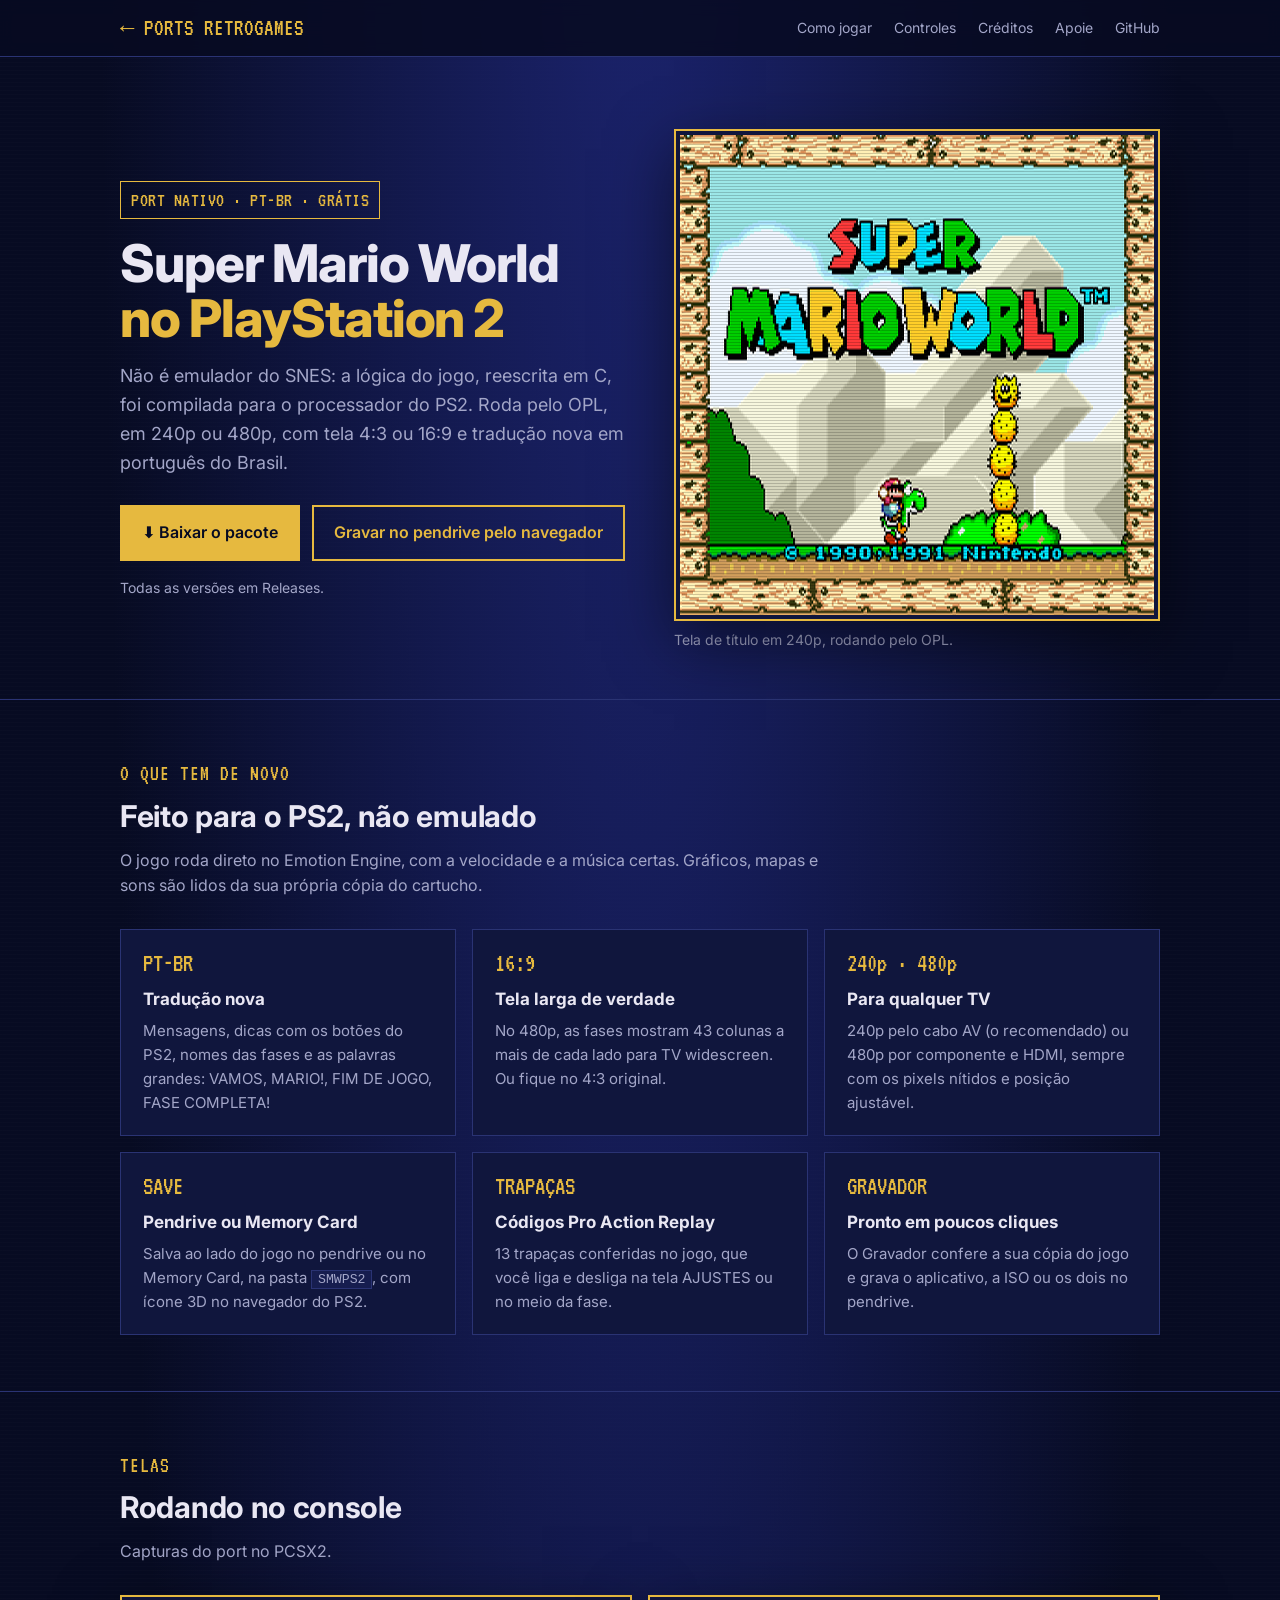
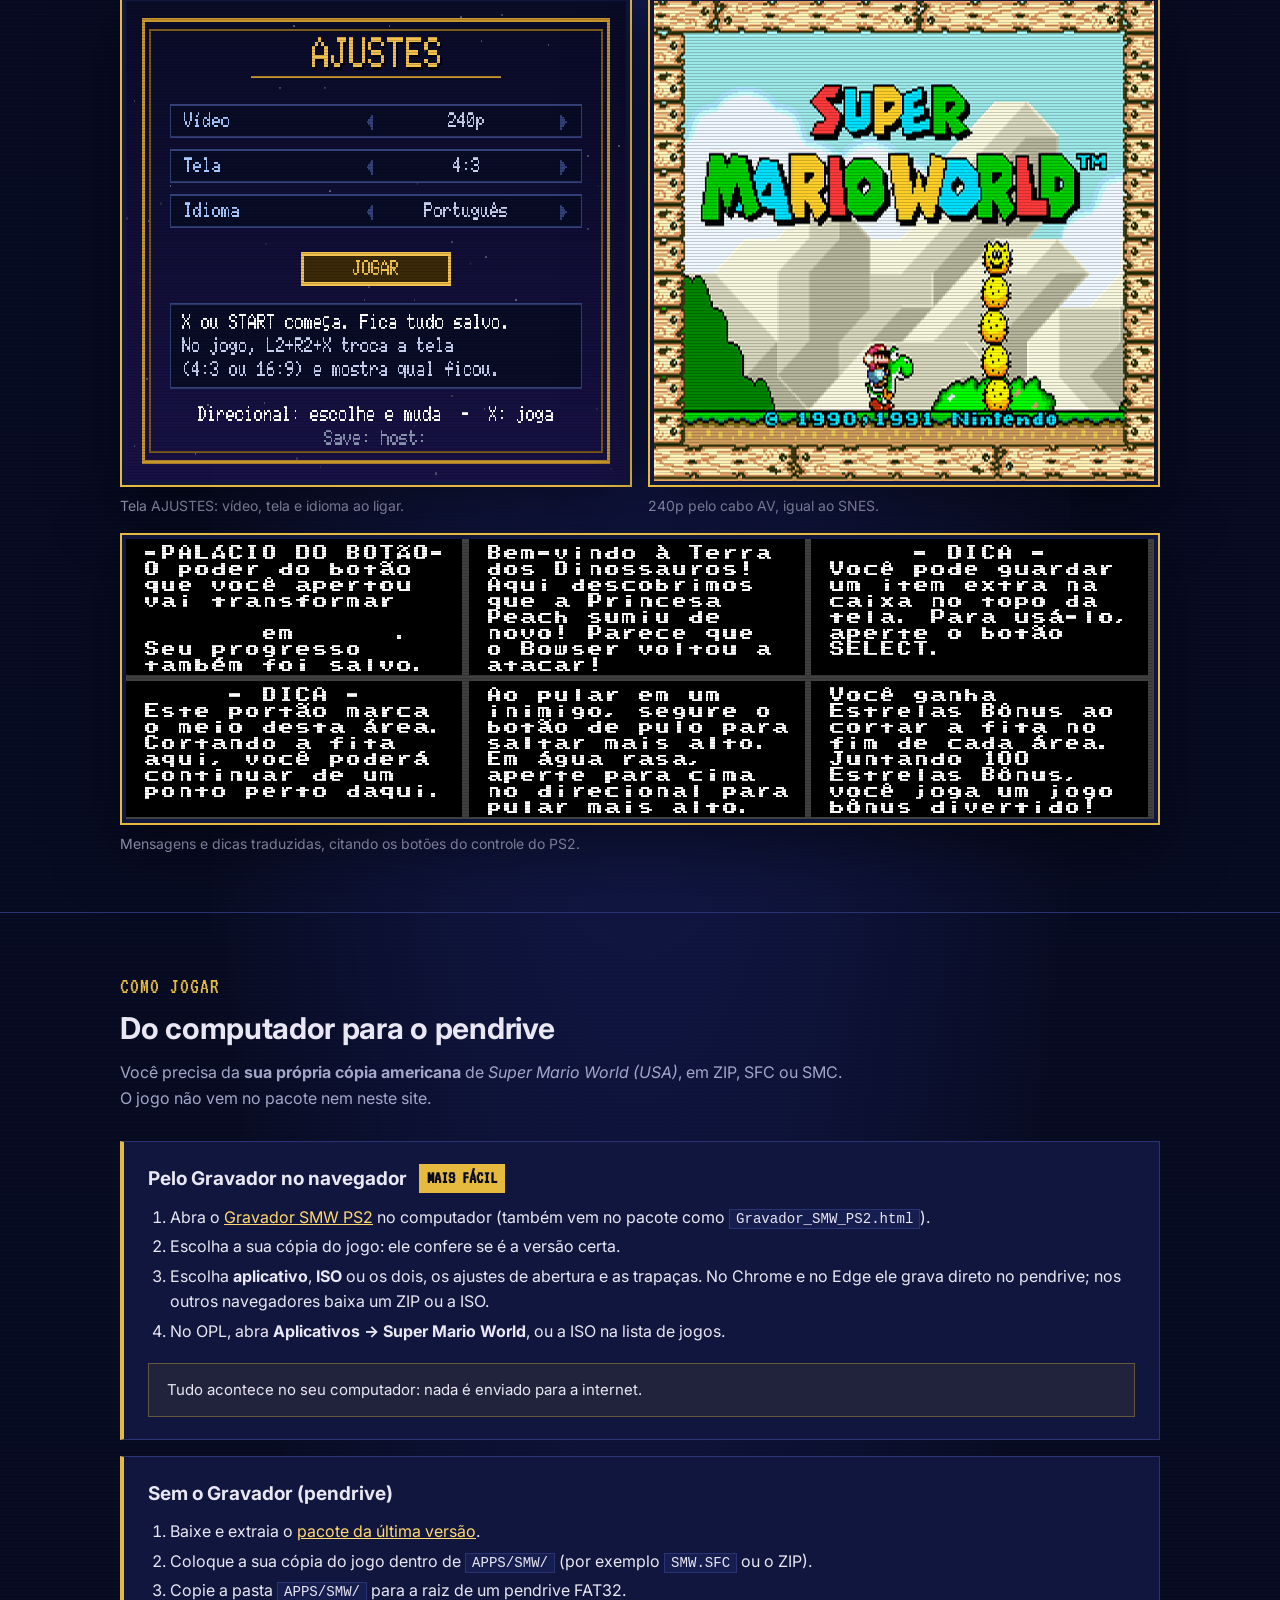
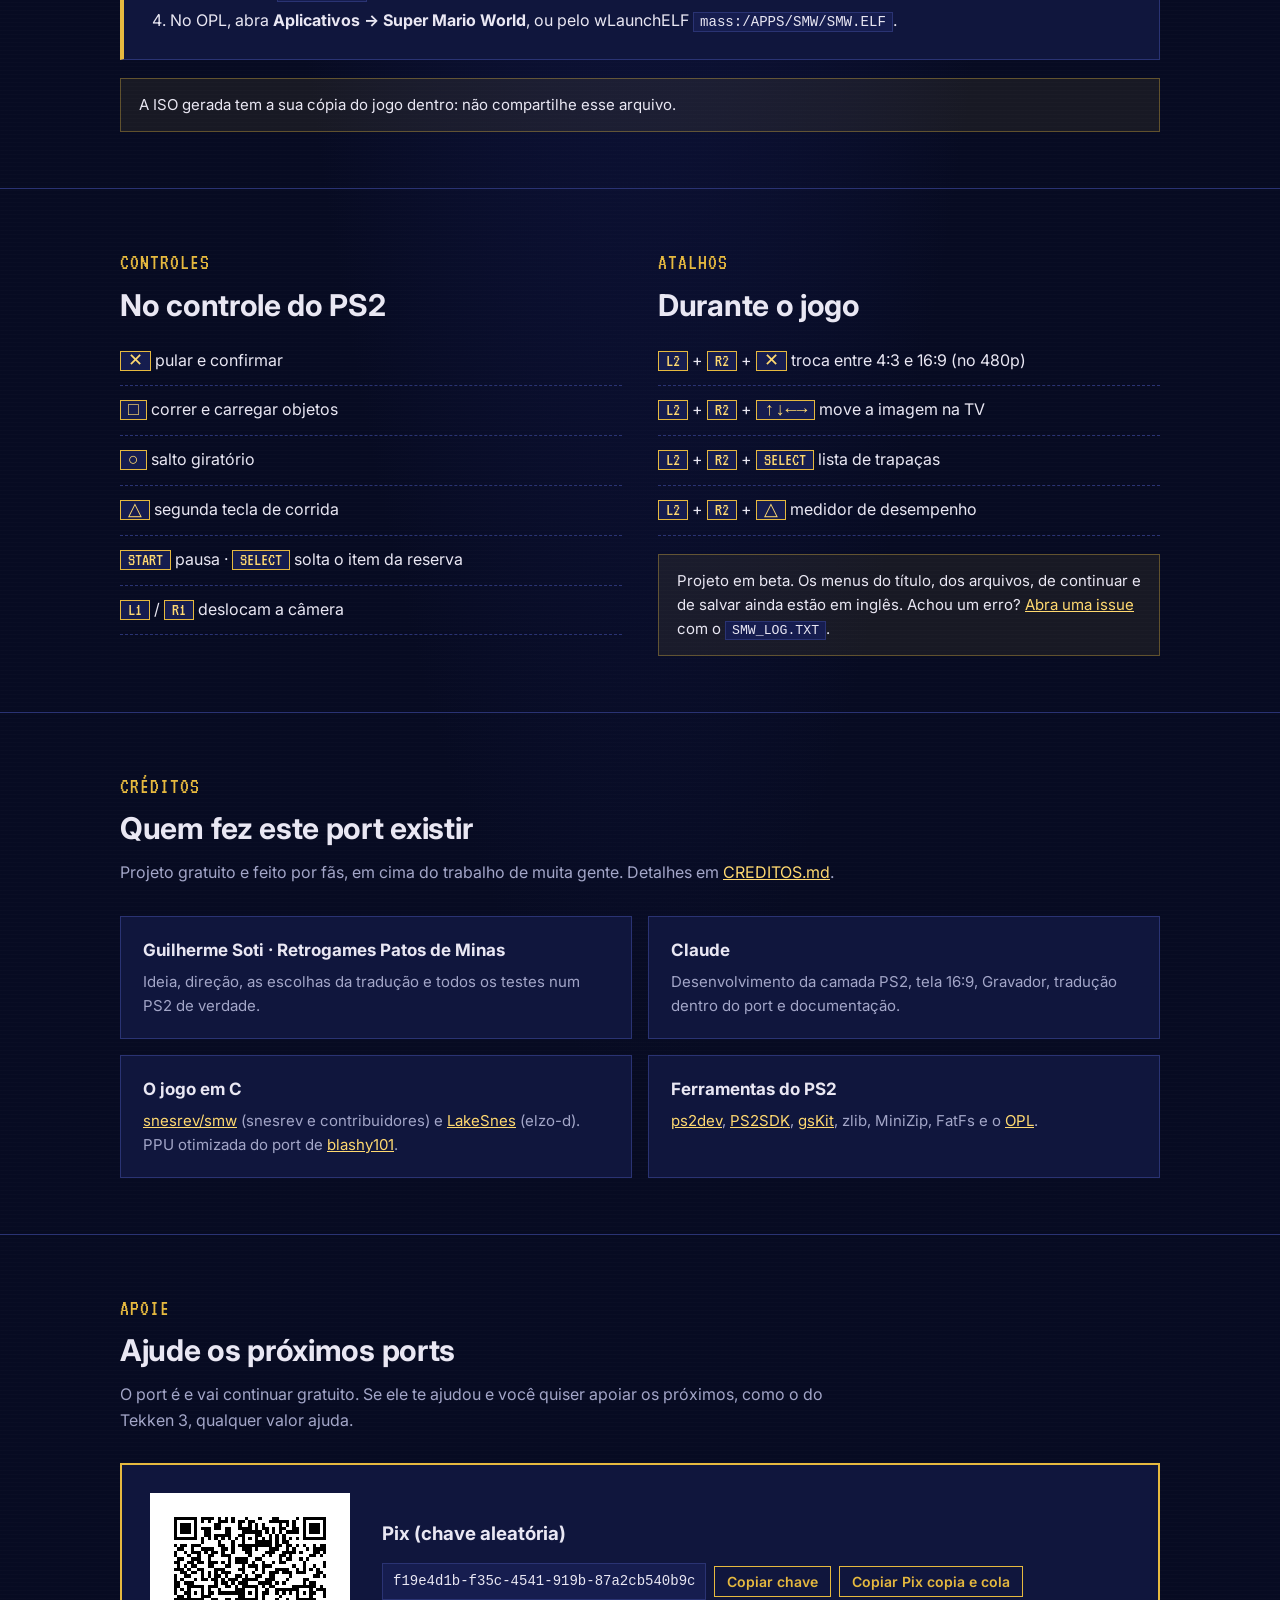
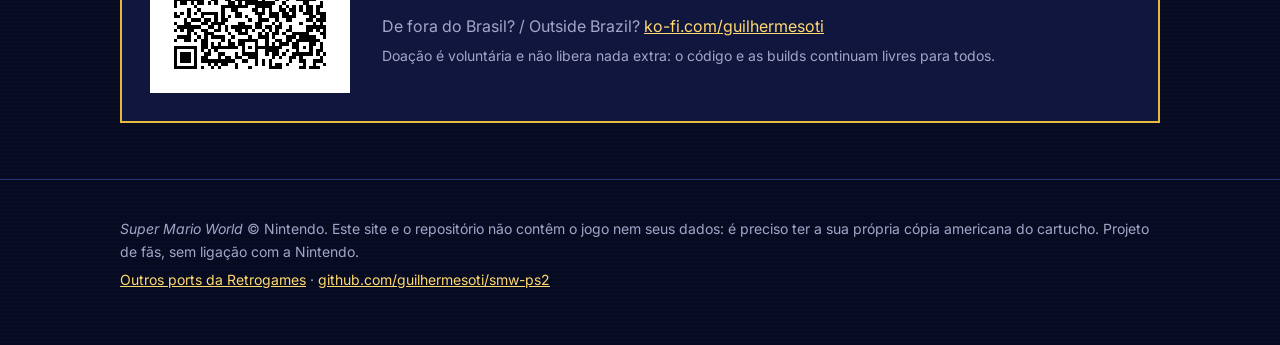
==== site/index.html @ c2dcc24c "Site do projeto no GitHub Pages Página em site/ (download, Gravador pelo navegador, como jogar, cont" ====
<!DOCTYPE html>
<html lang="pt-BR">
<head>
<meta charset="utf-8">
<meta name="viewport" content="width=device-width, initial-scale=1">
<title>Super Mario World — port nativo para PS2</title>
<meta name="description" content="Port nativo e gratuito de Super Mario World para o PlayStation 2, em português do Brasil, com tela 16:9. Roda direto no PS2 pelo OPL.">
<meta property="og:title" content="Super Mario World — port nativo para PS2">
<meta property="og:description" content="Não é emulador: o jogo roda direto no processador do PS2, em português do Brasil, com tela 16:9.">
<meta property="og:image" content="img/titulo.png">
<link rel="preconnect" href="https://fonts.googleapis.com">
<link rel="preconnect" href="https://fonts.gstatic.com" crossorigin>
<link href="https://fonts.googleapis.com/css2?family=VT323&family=Inter:wght@400;600;800&display=swap" rel="stylesheet">
<style>
  :root{
    --bg:#070b22; --panel:#10163d; --panel2:#161d4f; --line:#2a3373;
    --gold:#e6b93f; --gold2:#ffd970; --text:#e9e7f3; --mut:#a3a6c8; --ok:#69d38a; --warn:#f0b35a;
  }
  *{box-sizing:border-box}
  html{scroll-behavior:smooth}
  body{margin:0;background:var(--bg);color:var(--text);font:16px/1.6 Inter,system-ui,sans-serif;
    background-image:radial-gradient(ellipse at 50% -10%,#1c2470 0,transparent 60%),
      repeating-linear-gradient(0deg,transparent 0 3px,rgba(255,255,255,.012) 3px 4px)}
  a{color:var(--gold2)}
  .wrap{max-width:1080px;margin:0 auto;padding:0 20px}
  .pix{font-family:VT323,monospace;letter-spacing:.5px}
  nav{position:sticky;top:0;z-index:5;background:rgba(7,11,34,.88);backdrop-filter:blur(8px);border-bottom:1px solid var(--line)}
  nav .wrap{display:flex;align-items:center;gap:22px;height:56px}
  nav .brand{font-family:VT323,monospace;font-size:24px;color:var(--gold);text-decoration:none;margin-right:auto}
  nav a.l{color:var(--mut);text-decoration:none;font-size:14px}
  nav a.l:hover{color:var(--text)}
  @media(max-width:760px){nav a.l{display:none}}

  header{padding:72px 0 48px}
  .hero{display:grid;grid-template-columns:1.05fr 1fr;gap:44px;align-items:center}
  @media(max-width:860px){.hero{grid-template-columns:1fr}}
  .tag{display:inline-block;border:1px solid var(--gold);color:var(--gold);padding:2px 10px;font-size:20px;margin-bottom:18px}
  h1{font-size:clamp(32px,5vw,52px);line-height:1.05;margin:0 0 16px;font-weight:800;letter-spacing:-.02em}
  h1 span{display:block;color:var(--gold)}
  .lead{color:var(--mut);font-size:18px;margin:0 0 28px;max-width:34em}
  .btns{display:flex;flex-wrap:wrap;gap:12px}
  .btn{display:inline-flex;align-items:center;gap:8px;padding:13px 20px;font-weight:600;text-decoration:none;
    border:2px solid var(--gold);color:var(--bg);background:var(--gold);transition:.15s}
  .btn:hover{background:var(--gold2);border-color:var(--gold2)}
  .btn.ghost{background:transparent;color:var(--gold)}
  .btn.ghost:hover{background:rgba(230,185,63,.12)}
  .rel{margin-top:16px;color:var(--mut);font-size:14px;min-height:1.6em}
  .screen{position:relative;border:3px solid var(--gold);padding:6px;background:var(--panel);box-shadow:0 20px 60px rgba(0,0,0,.5)}
  .screen::after{content:"";position:absolute;inset:6px;pointer-events:none;
    background:repeating-linear-gradient(0deg,rgba(0,0,0,.18) 0 1px,transparent 1px 3px)}
  .screen img{display:block;width:100%;image-rendering:pixelated}

  section{padding:56px 0;border-top:1px solid var(--line)}
  h2{font-size:30px;margin:0 0 8px;letter-spacing:-.01em}
  h2 small{display:block;font-family:VT323,monospace;color:var(--gold);font-size:22px;font-weight:400;letter-spacing:1px;text-transform:uppercase}
  .sub{color:var(--mut);margin:0 0 30px;max-width:46em}

  .feat{display:grid;grid-template-columns:repeat(3,1fr);gap:16px}
  @media(max-width:860px){.feat{grid-template-columns:1fr}}
  .card{background:var(--panel);border:1px solid var(--line);padding:20px 22px}
  .card h3{margin:0 0 6px;font-size:17px}
  .card p{margin:0;color:var(--mut);font-size:15px}
  .card .ic{font-family:VT323,monospace;color:var(--gold);font-size:26px;line-height:1;margin-bottom:10px}

  .gal{display:grid;grid-template-columns:repeat(3,1fr);gap:16px}
  @media(max-width:860px){.gal{grid-template-columns:1fr}}
  .gal.g2{grid-template-columns:repeat(2,1fr)}
  @media(max-width:860px){.gal.g2{grid-template-columns:1fr}}
  figure{margin:0}
  figure .screen{padding:4px;border-width:2px}
  figcaption{color:var(--mut);font-size:14px;margin-top:8px}

  .steps{display:grid;gap:16px}
  .way{background:var(--panel);border:1px solid var(--line);border-left:4px solid var(--gold);padding:22px 24px}
  .way h3{margin:0 0 4px;font-size:19px}
  .way .badge{font-family:VT323,monospace;color:var(--bg);background:var(--gold);padding:0 8px;font-size:18px;margin-left:8px;vertical-align:2px;white-space:nowrap;display:inline-block}
  .way ol{margin:10px 0 0;padding-left:22px;color:var(--text)}
  .way li{margin:4px 0}
  code{font-family:ui-monospace,Menlo,Consolas,monospace;font-size:.88em;background:var(--panel2);border:1px solid var(--line);padding:1px 6px}
  .note{margin-top:18px;padding:14px 18px;background:rgba(230,185,63,.08);border:1px solid rgba(230,185,63,.35);color:var(--text);font-size:15px}

  table{width:100%;border-collapse:collapse;background:var(--panel);border:1px solid var(--line)}
  th,td{text-align:left;padding:12px 16px;border-bottom:1px solid var(--line);font-size:15px;vertical-align:top}
  th{font-family:VT323,monospace;font-weight:400;font-size:20px;color:var(--gold);letter-spacing:.5px}
  tr:last-child td{border-bottom:0}
  .st{white-space:nowrap;font-weight:600}
  .st.ok{color:var(--ok)} .st.w{color:var(--warn)}

  .two{display:grid;grid-template-columns:1fr 1fr;gap:36px;align-items:start}
  @media(max-width:860px){.two{grid-template-columns:1fr}}
  ul.k{margin:0;padding:0;list-style:none}
  ul.k li{padding:10px 0;border-bottom:1px dashed var(--line)}
  ul.k li b{color:var(--gold2)}
  kbd{font-family:VT323,monospace;font-size:18px;background:var(--panel2);border:1px solid var(--gold);color:var(--gold2);padding:0 7px}

  .cred{display:grid;grid-template-columns:repeat(2,1fr);gap:16px}
  @media(max-width:760px){.cred{grid-template-columns:1fr}}

  .apoio{display:grid;grid-template-columns:auto 1fr;gap:32px;align-items:center;background:var(--panel);border:2px solid var(--gold);padding:28px}
  @media(max-width:760px){.apoio{grid-template-columns:1fr;text-align:center}}
  .apoio img{width:200px;height:200px;background:#fff;padding:10px;image-rendering:pixelated}
  .key{display:flex;gap:8px;flex-wrap:wrap;align-items:center;margin:14px 0}
  .key code{font-size:14px;padding:6px 10px;word-break:break-all}
  .copy{cursor:pointer;border:1px solid var(--gold);background:transparent;color:var(--gold);padding:6px 12px;font:600 14px Inter,sans-serif}
  .copy:hover{background:rgba(230,185,63,.12)}

  footer{border-top:1px solid var(--line);padding:32px 0 48px;color:var(--mut);font-size:14px}
  footer p{margin:6px 0}
</style>
</head>
<body>

<nav><div class="wrap">
  <a class="brand" href="https://guilhermesoti.github.io/">← PORTS RETROGAMES</a>
  <a class="l" href="#jogar">Como jogar</a>
  <a class="l" href="#controles">Controles</a>
  <a class="l" href="#creditos">Créditos</a>
  <a class="l" href="#apoie">Apoie</a>
  <a class="l" href="https://github.com/guilhermesoti/smw-ps2">GitHub</a>
</div></nav>

<header><div class="wrap hero">
  <div>
    <div class="tag pix">PORT NATIVO · PT-BR · GRÁTIS</div>
    <h1>Super Mario World <span>no PlayStation 2</span></h1>
    <p class="lead">Não é emulador do SNES: a lógica do jogo, reescrita em C, foi compilada para o processador do PS2. Roda pelo OPL, em 240p ou 480p, com tela 4:3 ou 16:9 e tradução nova em português do Brasil.</p>
    <div class="btns">
      <a class="btn" id="dl" href="https://github.com/guilhermesoti/smw-ps2/releases">⬇ Baixar o pacote</a>
      <a class="btn ghost" href="gravador.html">Gravar no pendrive pelo navegador</a>
    </div>
    <div class="rel" id="rel">Todas as versões em Releases.</div>
  </div>
  <figure>
    <div class="screen"><img src="img/titulo.png" alt="Tela de título de Super Mario World rodando no PS2 em 240p" width="640" height="480"></div>
    <figcaption>Tela de título em 240p, rodando pelo OPL.</figcaption>
  </figure>
</div></header>

<section><div class="wrap">
  <h2><small>O que tem de novo</small>Feito para o PS2, não emulado</h2>
  <p class="sub">O jogo roda direto no Emotion Engine, com a velocidade e a música certas. Gráficos, mapas e sons são lidos da sua própria cópia do cartucho.</p>
  <div class="feat">
    <div class="card"><div class="ic">PT-BR</div><h3>Tradução nova</h3><p>Mensagens, dicas com os botões do PS2, nomes das fases e as palavras grandes: VAMOS, MARIO!, FIM DE JOGO, FASE COMPLETA!</p></div>
    <div class="card"><div class="ic">16:9</div><h3>Tela larga de verdade</h3><p>No 480p, as fases mostram 43 colunas a mais de cada lado para TV widescreen. Ou fique no 4:3 original.</p></div>
    <div class="card"><div class="ic">240p · 480p</div><h3>Para qualquer TV</h3><p>240p pelo cabo AV (o recomendado) ou 480p por componente e HDMI, sempre com os pixels nítidos e posição ajustável.</p></div>
    <div class="card"><div class="ic">SAVE</div><h3>Pendrive ou Memory Card</h3><p>Salva ao lado do jogo no pendrive ou no Memory Card, na pasta <code>SMWPS2</code>, com ícone 3D no navegador do PS2.</p></div>
    <div class="card"><div class="ic">TRAPAÇAS</div><h3>Códigos Pro Action Replay</h3><p>13 trapaças conferidas no jogo, que você liga e desliga na tela AJUSTES ou no meio da fase.</p></div>
    <div class="card"><div class="ic">GRAVADOR</div><h3>Pronto em poucos cliques</h3><p>O Gravador confere a sua cópia do jogo e grava o aplicativo, a ISO ou os dois no pendrive.</p></div>
  </div>
</div></section>

<section><div class="wrap">
  <h2><small>Telas</small>Rodando no console</h2>
  <p class="sub">Capturas do port no PCSX2.</p>
  <div class="gal g2">
    <figure><div class="screen"><img src="img/ajustes.png" alt="Tela AJUSTES do port com vídeo, tela e idioma" loading="lazy" width="640" height="480"></div><figcaption>Tela AJUSTES: vídeo, tela e idioma ao ligar.</figcaption></figure>
    <figure><div class="screen"><img src="img/titulo.png" alt="Tela de título" loading="lazy" width="640" height="480"></div><figcaption>240p pelo cabo AV, igual ao SNES.</figcaption></figure>
  </div>
  <figure style="margin-top:16px"><div class="screen"><img src="img/mensagens.png" alt="Mensagens do jogo traduzidas para o português" loading="lazy" width="978" height="280"></div><figcaption>Mensagens e dicas traduzidas, citando os botões do controle do PS2.</figcaption></figure>
</div></section>

<section id="jogar"><div class="wrap">
  <h2><small>Como jogar</small>Do computador para o pendrive</h2>
  <p class="sub">Você precisa da <b>sua própria cópia americana</b> de <i>Super Mario World (USA)</i>, em ZIP, SFC ou SMC. O jogo não vem no pacote nem neste site.</p>
  <div class="steps">
    <div class="way">
      <h3>Pelo Gravador no navegador <span class="badge">MAIS FÁCIL</span></h3>
      <ol>
        <li>Abra o <a href="gravador.html">Gravador SMW PS2</a> no computador (também vem no pacote como <code>Gravador_SMW_PS2.html</code>).</li>
        <li>Escolha a sua cópia do jogo: ele confere se é a versão certa.</li>
        <li>Escolha <b>aplicativo</b>, <b>ISO</b> ou os dois, os ajustes de abertura e as trapaças. No Chrome e no Edge ele grava direto no pendrive; nos outros navegadores baixa um ZIP ou a ISO.</li>
        <li>No OPL, abra <b>Aplicativos → Super Mario World</b>, ou a ISO na lista de jogos.</li>
      </ol>
      <div class="note">Tudo acontece no seu computador: nada é enviado para a internet.</div>
    </div>
    <div class="way">
      <h3>Sem o Gravador (pendrive)</h3>
      <ol>
        <li>Baixe e extraia o <a href="https://github.com/guilhermesoti/smw-ps2/releases">pacote da última versão</a>.</li>
        <li>Coloque a sua cópia do jogo dentro de <code>APPS/SMW/</code> (por exemplo <code>SMW.SFC</code> ou o ZIP).</li>
        <li>Copie a pasta <code>APPS/SMW/</code> para a raiz de um pendrive FAT32.</li>
        <li>No OPL, abra <b>Aplicativos → Super Mario World</b>, ou pelo wLaunchELF <code>mass:/APPS/SMW/SMW.ELF</code>.</li>
      </ol>
    </div>
  </div>
  <div class="note">A ISO gerada tem a sua cópia do jogo dentro: não compartilhe esse arquivo.</div>
</div></section>

<section id="controles"><div class="wrap two">
  <div>
    <h2><small>Controles</small>No controle do PS2</h2>
    <ul class="k">
      <li><kbd>✕</kbd> pular e confirmar</li>
      <li><kbd>□</kbd> correr e carregar objetos</li>
      <li><kbd>○</kbd> salto giratório</li>
      <li><kbd>△</kbd> segunda tecla de corrida</li>
      <li><kbd>START</kbd> pausa · <kbd>SELECT</kbd> solta o item da reserva</li>
      <li><kbd>L1</kbd> / <kbd>R1</kbd> deslocam a câmera</li>
    </ul>
  </div>
  <div>
    <h2><small>Atalhos</small>Durante o jogo</h2>
    <ul class="k">
      <li><kbd>L2</kbd> + <kbd>R2</kbd> + <kbd>✕</kbd> troca entre 4:3 e 16:9 (no 480p)</li>
      <li><kbd>L2</kbd> + <kbd>R2</kbd> + <kbd>↑↓←→</kbd> move a imagem na TV</li>
      <li><kbd>L2</kbd> + <kbd>R2</kbd> + <kbd>SELECT</kbd> lista de trapaças</li>
      <li><kbd>L2</kbd> + <kbd>R2</kbd> + <kbd>△</kbd> medidor de desempenho</li>
    </ul>
    <div class="note">Projeto em beta. Os menus do título, dos arquivos, de continuar e de salvar ainda estão em inglês. Achou um erro? <a href="https://github.com/guilhermesoti/smw-ps2/issues">Abra uma issue</a> com o <code>SMW_LOG.TXT</code>.</div>
  </div>
</div></section>

<section id="creditos"><div class="wrap">
  <h2><small>Créditos</small>Quem fez este port existir</h2>
  <p class="sub">Projeto gratuito e feito por fãs, em cima do trabalho de muita gente. Detalhes em <a href="https://github.com/guilhermesoti/smw-ps2/blob/main/CREDITOS.md">CREDITOS.md</a>.</p>
  <div class="cred">
    <div class="card"><h3>Guilherme Soti · Retrogames Patos de Minas</h3><p>Ideia, direção, as escolhas da tradução e todos os testes num PS2 de verdade.</p></div>
    <div class="card"><h3>Claude</h3><p>Desenvolvimento da camada PS2, tela 16:9, Gravador, tradução dentro do port e documentação.</p></div>
    <div class="card"><h3>O jogo em C</h3><p><a href="https://github.com/snesrev/smw">snesrev/smw</a> (snesrev e contribuidores) e <a href="https://github.com/elzo-d/LakeSnes">LakeSnes</a> (elzo-d). PPU otimizada do port de <a href="https://github.com/blashy101/-AI-Super-Mario-World-PS2-Native-Port">blashy101</a>.</p></div>
    <div class="card"><h3>Ferramentas do PS2</h3><p><a href="https://github.com/ps2dev/ps2dev">ps2dev</a>, <a href="https://github.com/ps2dev/ps2sdk">PS2SDK</a>, <a href="https://github.com/ps2dev/gsKit">gsKit</a>, zlib, MiniZip, FatFs e o <a href="https://github.com/ps2homebrew/Open-PS2-Loader">OPL</a>.</p></div>
  </div>
</div></section>

<section id="apoie"><div class="wrap">
  <h2><small>Apoie</small>Ajude os próximos ports</h2>
  <p class="sub">O port é e vai continuar gratuito. Se ele te ajudou e você quiser apoiar os próximos, como o do Tekken 3, qualquer valor ajuda.</p>
  <div class="apoio">
    <img src="img/pix-qrcode.png" alt="QR code Pix para doação" width="200" height="200">
    <div>
      <h3 style="margin:0">Pix (chave aleatória)</h3>
      <div class="key">
        <code id="pixkey">f19e4d1b-f35c-4541-919b-87a2cb540b9c</code>
        <button class="copy" data-copy="pixkey">Copiar chave</button>
        <button class="copy" data-copy="pixcc">Copiar Pix copia e cola</button>
      </div>
      <span id="pixcc" hidden>00020126580014br.gov.bcb.pix0136f19e4d1b-f35c-4541-919b-87a2cb540b9c5204000053039865802BR5914GUILHERME SOTI6014PATOS DE MINAS62070503***63048E1F</span>
      <p style="margin:6px 0 0;color:var(--mut)">De fora do Brasil? / Outside Brazil? <a href="https://ko-fi.com/guilhermesoti">ko-fi.com/guilhermesoti</a></p>
      <p style="margin:6px 0 0;color:var(--mut);font-size:14px">Doação é voluntária e não libera nada extra: o código e as builds continuam livres para todos.</p>
    </div>
  </div>
</div></section>

<footer><div class="wrap">
  <p><i>Super Mario World</i> © Nintendo. Este site e o repositório não contêm o jogo nem seus dados: é preciso ter a sua própria cópia americana do cartucho. Projeto de fãs, sem ligação com a Nintendo.</p>
  <p><a href="https://guilhermesoti.github.io/">Outros ports da Retrogames</a> · <a href="https://github.com/guilhermesoti/smw-ps2">github.com/guilhermesoti/smw-ps2</a></p>
</div></footer>

<script>
  (async () => {
    try {
      // a release mais nova, beta (pré-lançamento) ou não
      const r = await fetch("https://api.github.com/repos/guilhermesoti/smw-ps2/releases?per_page=1");
      if (!r.ok) return;
      const rel = (await r.json())[0];
      if (!rel) return;
      const zip = (rel.assets || []).find(a => /\.zip$/i.test(a.name));
      if (zip) document.getElementById("dl").href = zip.browser_download_url;
      const d = new Date(rel.published_at).toLocaleDateString("pt-BR");
      const el = document.getElementById("rel");
      el.textContent = "";
      const a = document.createElement("a");
      a.href = rel.html_url; a.textContent = rel.name || rel.tag_name;
      el.append("Versão mais recente: ", a, " · " + d);
    } catch (e) {}
  })();
  document.querySelectorAll(".copy").forEach(b => b.addEventListener("click", async () => {
    const t = document.getElementById(b.dataset.copy).textContent.trim();
    try { await navigator.clipboard.writeText(t); const o = b.textContent; b.textContent = "Copiado!"; setTimeout(() => b.textContent = o, 1500); } catch (e) {}
  }));
</script>
</body>
</html>
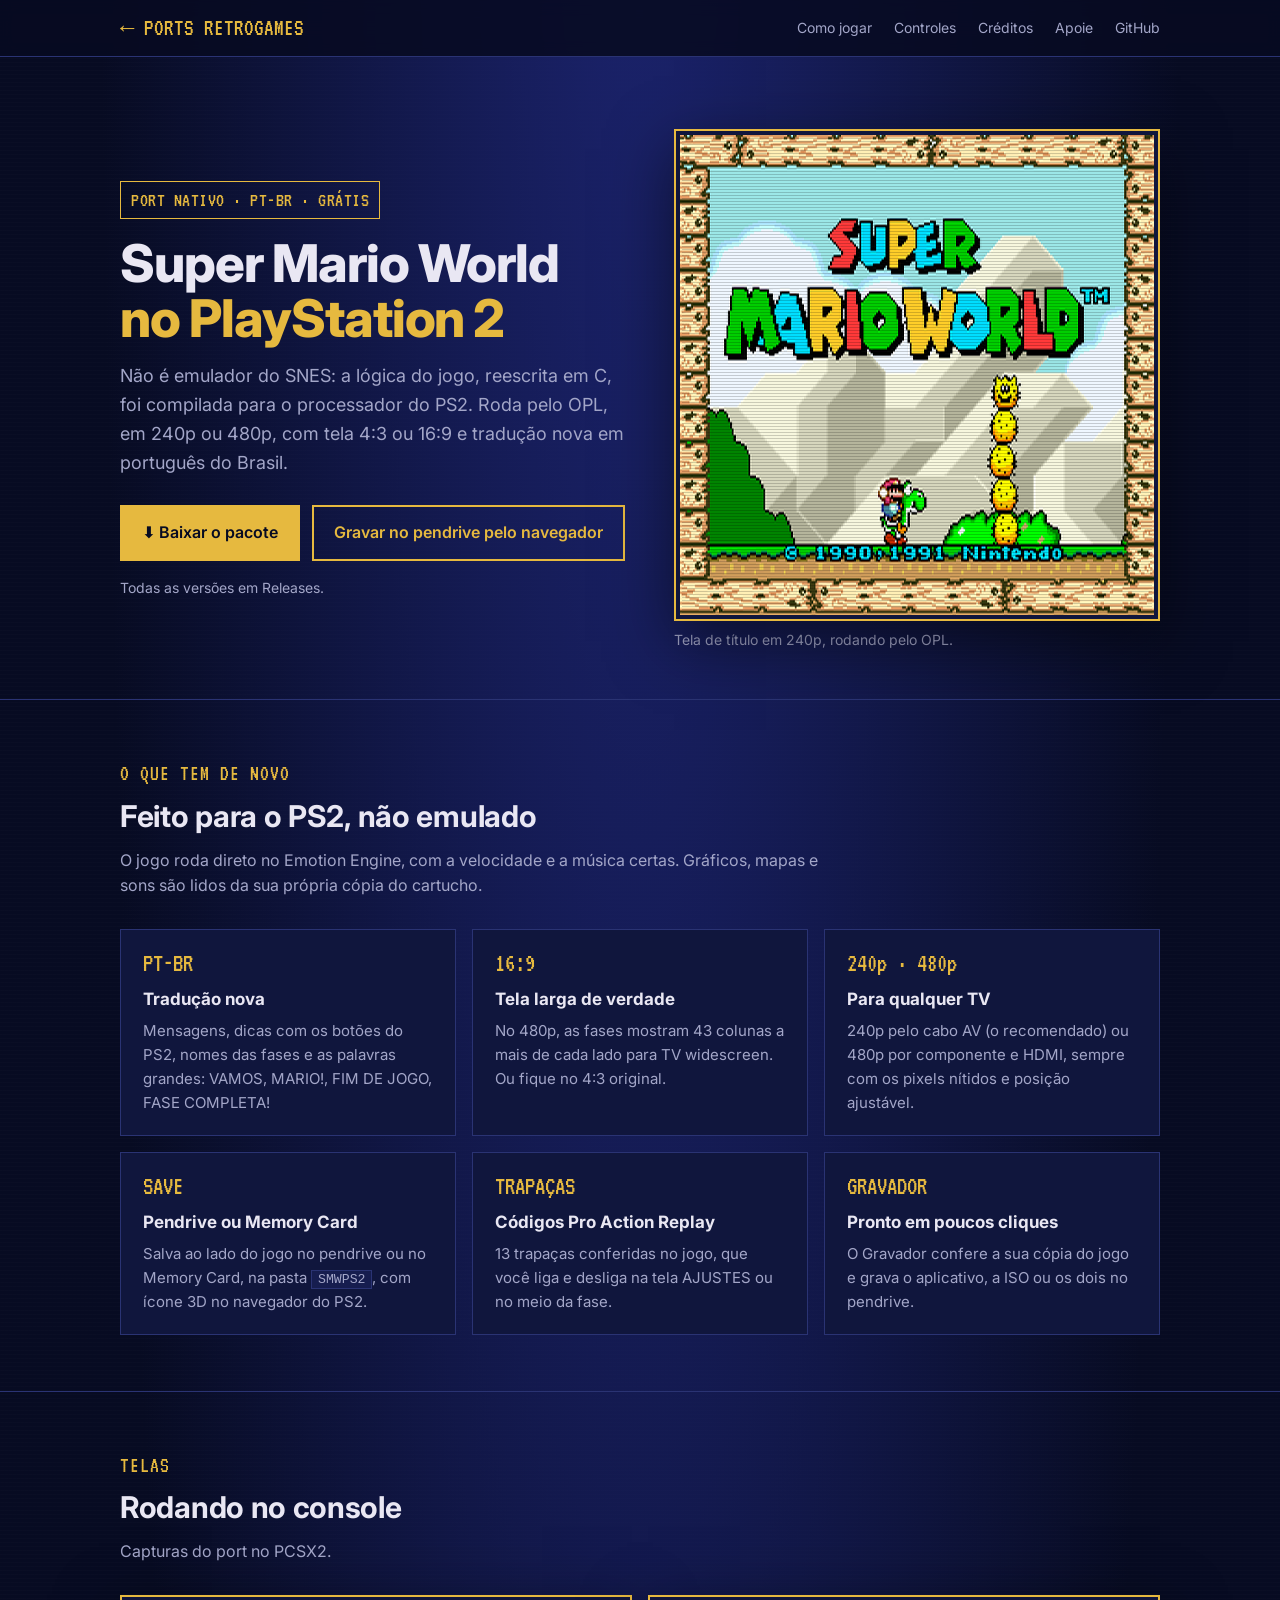
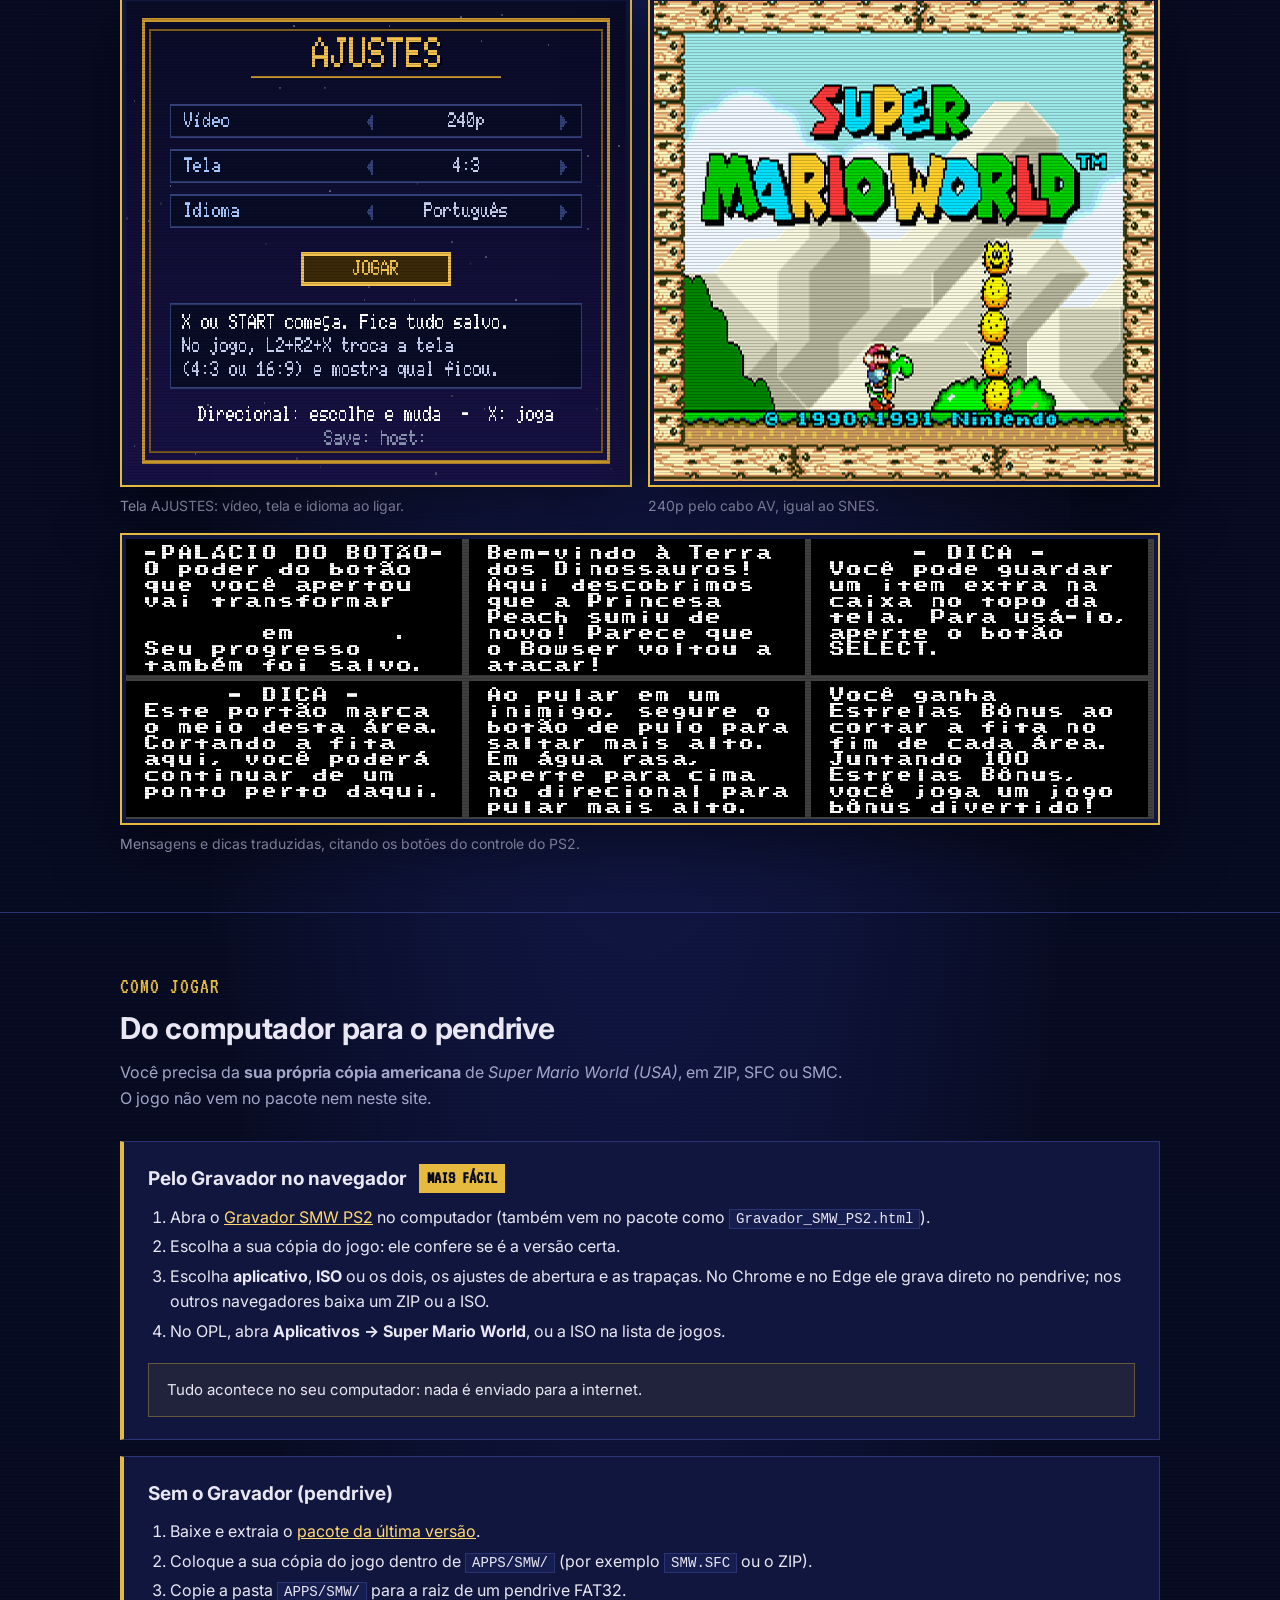
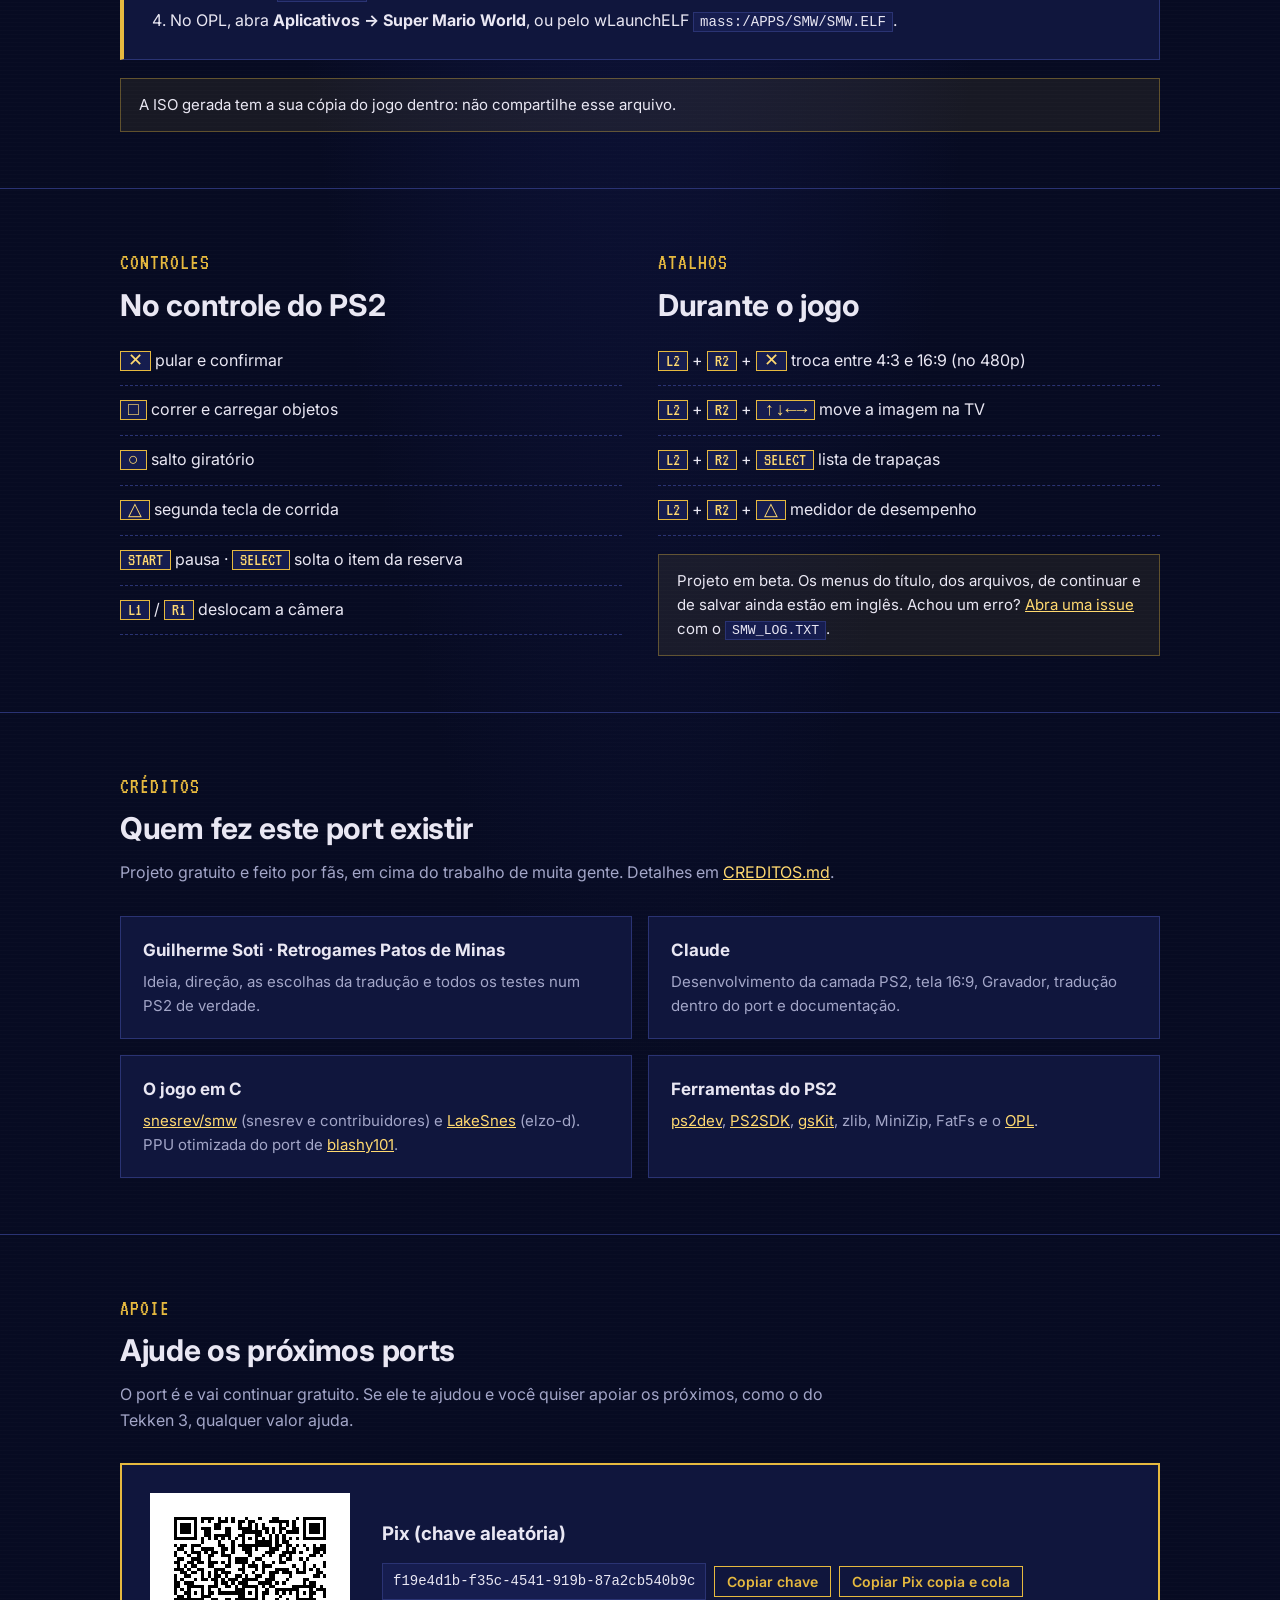
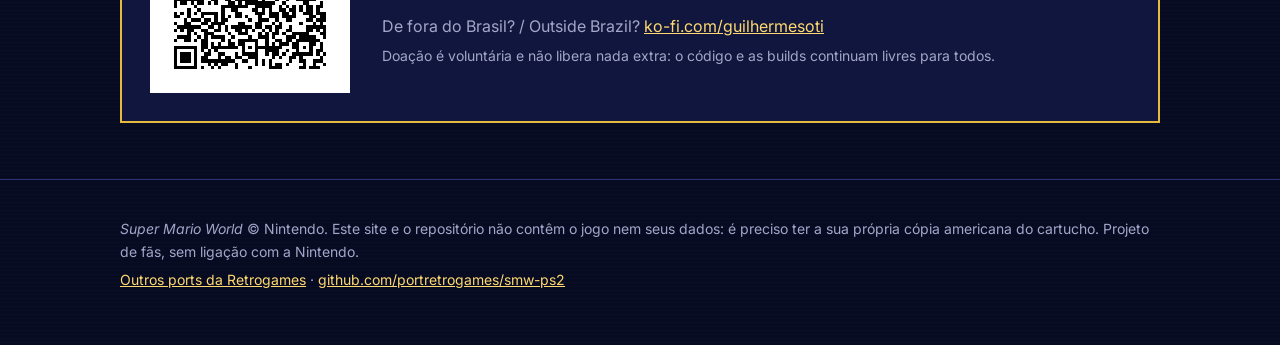
==== commit 9a914986: "Endereços novos: organização portretrogames Co-Authored-By: Claude Opus 5.5 <noreply@anthropic.com> " ====
--- a/site/index.html
+++ b/site/index.html
@@ -111,12 +111,12 @@
 <body>
 
 <nav><div class="wrap">
-  <a class="brand" href="https://guilhermesoti.github.io/">← PORTS RETROGAMES</a>
+  <a class="brand" href="https://portretrogames.github.io/">← PORTS RETROGAMES</a>
   <a class="l" href="#jogar">Como jogar</a>
   <a class="l" href="#controles">Controles</a>
   <a class="l" href="#creditos">Créditos</a>
   <a class="l" href="#apoie">Apoie</a>
-  <a class="l" href="https://github.com/guilhermesoti/smw-ps2">GitHub</a>
+  <a class="l" href="https://github.com/portretrogames/smw-ps2">GitHub</a>
 </div></nav>
 
 <header><div class="wrap hero">
@@ -125,7 +125,7 @@
     <h1>Super Mario World <span>no PlayStation 2</span></h1>
     <p class="lead">Não é emulador do SNES: a lógica do jogo, reescrita em C, foi compilada para o processador do PS2. Roda pelo OPL, em 240p ou 480p, com tela 4:3 ou 16:9 e tradução nova em português do Brasil.</p>
     <div class="btns">
-      <a class="btn" id="dl" href="https://github.com/guilhermesoti/smw-ps2/releases">⬇ Baixar o pacote</a>
+      <a class="btn" id="dl" href="https://github.com/portretrogames/smw-ps2/releases">⬇ Baixar o pacote</a>
       <a class="btn ghost" href="gravador.html">Gravar no pendrive pelo navegador</a>
     </div>
     <div class="rel" id="rel">Todas as versões em Releases.</div>
@@ -176,7 +176,7 @@
     <div class="way">
       <h3>Sem o Gravador (pendrive)</h3>
       <ol>
-        <li>Baixe e extraia o <a href="https://github.com/guilhermesoti/smw-ps2/releases">pacote da última versão</a>.</li>
+        <li>Baixe e extraia o <a href="https://github.com/portretrogames/smw-ps2/releases">pacote da última versão</a>.</li>
         <li>Coloque a sua cópia do jogo dentro de <code>APPS/SMW/</code> (por exemplo <code>SMW.SFC</code> ou o ZIP).</li>
         <li>Copie a pasta <code>APPS/SMW/</code> para a raiz de um pendrive FAT32.</li>
         <li>No OPL, abra <b>Aplicativos → Super Mario World</b>, ou pelo wLaunchELF <code>mass:/APPS/SMW/SMW.ELF</code>.</li>
@@ -206,13 +206,13 @@
       <li><kbd>L2</kbd> + <kbd>R2</kbd> + <kbd>SELECT</kbd> lista de trapaças</li>
       <li><kbd>L2</kbd> + <kbd>R2</kbd> + <kbd>△</kbd> medidor de desempenho</li>
     </ul>
-    <div class="note">Projeto em beta. Os menus do título, dos arquivos, de continuar e de salvar ainda estão em inglês. Achou um erro? <a href="https://github.com/guilhermesoti/smw-ps2/issues">Abra uma issue</a> com o <code>SMW_LOG.TXT</code>.</div>
+    <div class="note">Projeto em beta. Os menus do título, dos arquivos, de continuar e de salvar ainda estão em inglês. Achou um erro? <a href="https://github.com/portretrogames/smw-ps2/issues">Abra uma issue</a> com o <code>SMW_LOG.TXT</code>.</div>
   </div>
 </div></section>
 
 <section id="creditos"><div class="wrap">
   <h2><small>Créditos</small>Quem fez este port existir</h2>
-  <p class="sub">Projeto gratuito e feito por fãs, em cima do trabalho de muita gente. Detalhes em <a href="https://github.com/guilhermesoti/smw-ps2/blob/main/CREDITOS.md">CREDITOS.md</a>.</p>
+  <p class="sub">Projeto gratuito e feito por fãs, em cima do trabalho de muita gente. Detalhes em <a href="https://github.com/portretrogames/smw-ps2/blob/main/CREDITOS.md">CREDITOS.md</a>.</p>
   <div class="cred">
     <div class="card"><h3>Guilherme Soti · Retrogames Patos de Minas</h3><p>Ideia, direção, as escolhas da tradução e todos os testes num PS2 de verdade.</p></div>
     <div class="card"><h3>Claude</h3><p>Desenvolvimento da camada PS2, tela 16:9, Gravador, tradução dentro do port e documentação.</p></div>
@@ -242,14 +242,14 @@
 
 <footer><div class="wrap">
   <p><i>Super Mario World</i> © Nintendo. Este site e o repositório não contêm o jogo nem seus dados: é preciso ter a sua própria cópia americana do cartucho. Projeto de fãs, sem ligação com a Nintendo.</p>
-  <p><a href="https://guilhermesoti.github.io/">Outros ports da Retrogames</a> · <a href="https://github.com/guilhermesoti/smw-ps2">github.com/guilhermesoti/smw-ps2</a></p>
+  <p><a href="https://portretrogames.github.io/">Outros ports da Retrogames</a> · <a href="https://github.com/portretrogames/smw-ps2">github.com/portretrogames/smw-ps2</a></p>
 </div></footer>
 
 <script>
   (async () => {
     try {
       // a release mais nova, beta (pré-lançamento) ou não
-      const r = await fetch("https://api.github.com/repos/guilhermesoti/smw-ps2/releases?per_page=1");
+      const r = await fetch("https://api.github.com/repos/portretrogames/smw-ps2/releases?per_page=1");
       if (!r.ok) return;
       const rel = (await r.json())[0];
       if (!rel) return;
